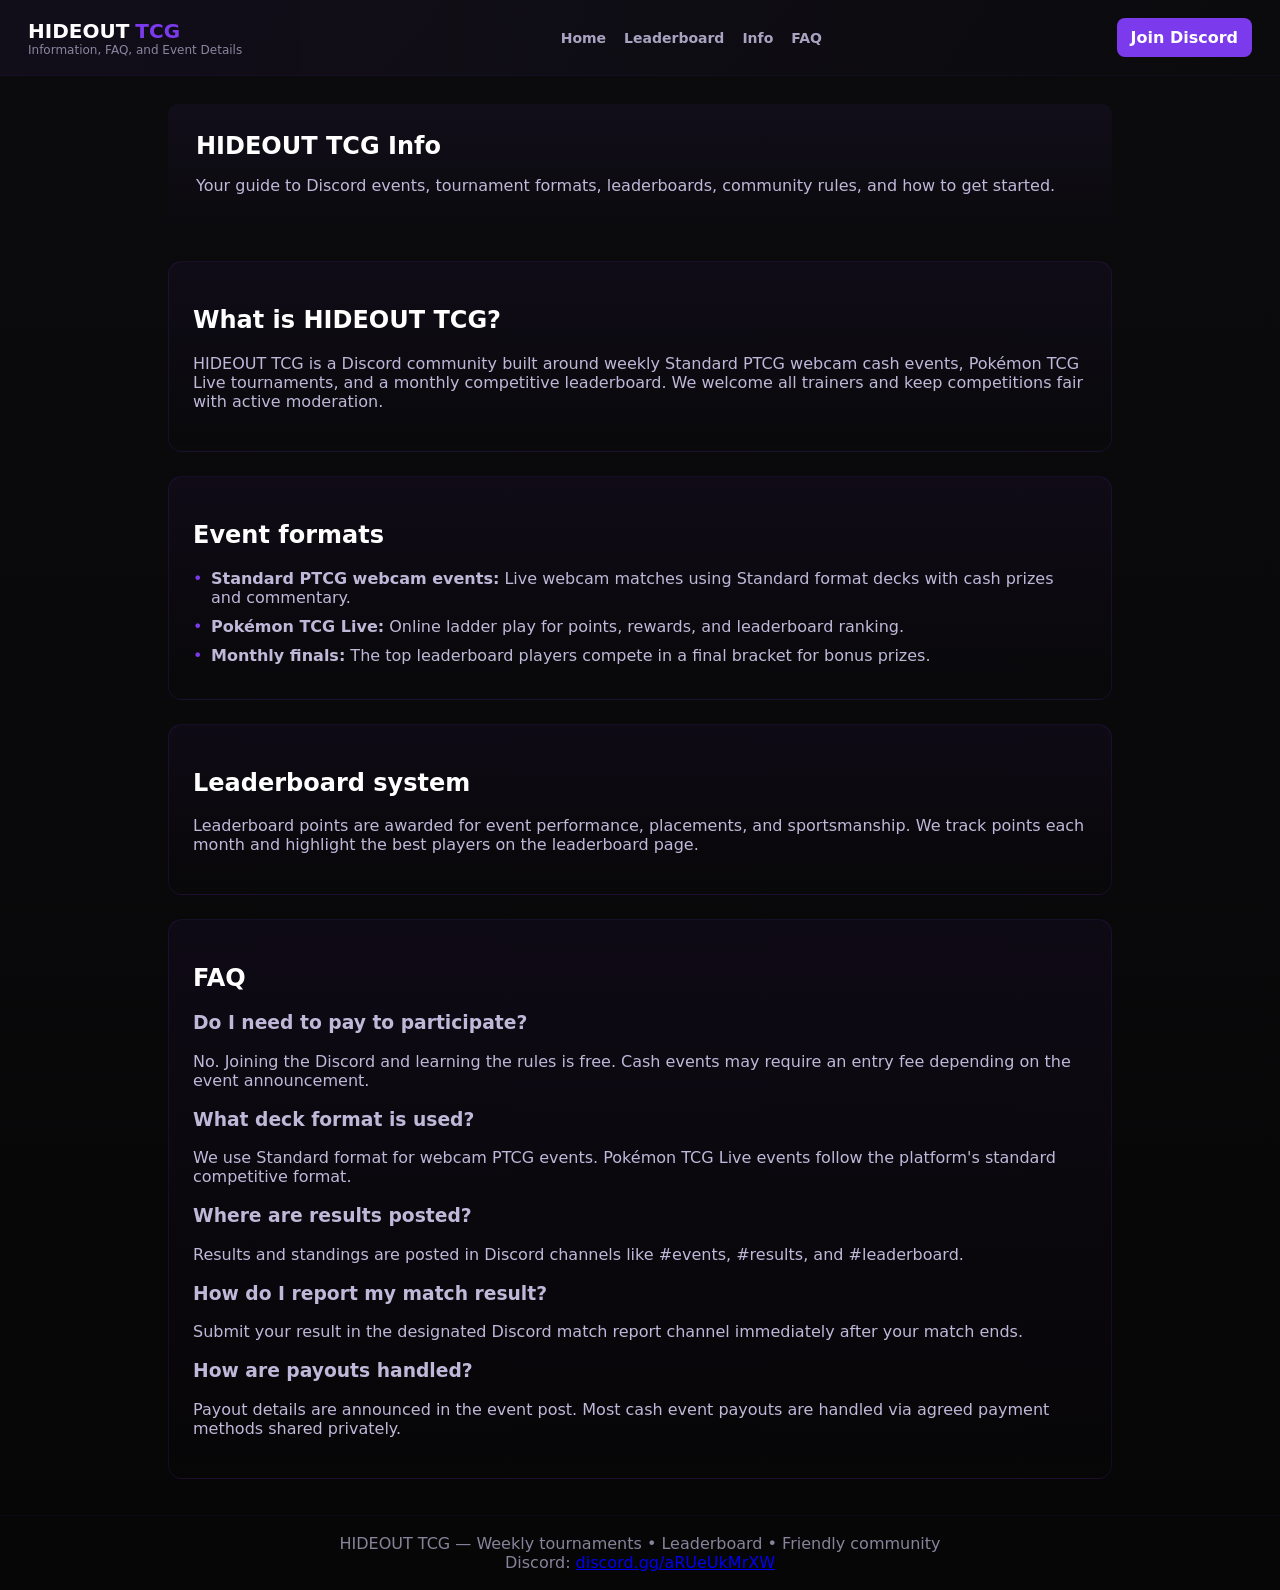
==== info.html @ 93a89f8c "Integrate uploaded photos into gallery and add informational content pages" ====
<!doctype html>
<html lang="en">
<head>
  <meta charset="utf-8" />
  <meta name="viewport" content="width=device-width,initial-scale=1" />
  <title>HIDEOUT TCG Info</title>
  <link rel="stylesheet" href="styles.css" />
</head>
<body>
  <header class="site-header">
    <div class="brand">
      <div class="logo">HIDEOUT<span>TCG</span></div>
      <div class="tag">Information, FAQ, and Event Details</div>
    </div>
    <nav class="site-nav">
      <a href="index.html">Home</a>
      <a href="leaderboard.html">Leaderboard</a>
      <a href="info.html">Info</a>
      <a href="#faq">FAQ</a>
    </nav>
    <a class="discord-btn" href="https://discord.gg/aRUeUkMrXW" target="_blank" rel="noopener noreferrer">Join Discord</a>
  </header>

  <main class="container">
    <section class="hero">
      <h1>HIDEOUT TCG Info</h1>
      <p>Your guide to Discord events, tournament formats, leaderboards, community rules, and how to get started.</p>
    </section>

    <section class="feature-card">
      <h2>What is HIDEOUT TCG?</h2>
      <p>HIDEOUT TCG is a Discord community built around weekly Standard PTCG webcam cash events, Pokémon TCG Live tournaments, and a monthly competitive leaderboard. We welcome all trainers and keep competitions fair with active moderation.</p>
    </section>

    <section class="feature-card">
      <h2>Event formats</h2>
      <ul class="feature-list">
        <li><strong>Standard PTCG webcam events:</strong> Live webcam matches using Standard format decks with cash prizes and commentary.</li>
        <li><strong>Pokémon TCG Live:</strong> Online ladder play for points, rewards, and leaderboard ranking.</li>
        <li><strong>Monthly finals:</strong> The top leaderboard players compete in a final bracket for bonus prizes.</li>
      </ul>
    </section>

    <section class="feature-card">
      <h2>Leaderboard system</h2>
      <p>Leaderboard points are awarded for event performance, placements, and sportsmanship. We track points each month and highlight the best players on the leaderboard page.</p>
    </section>

    <section class="feature-card" id="faq">
      <h2>FAQ</h2>
      <div class="faq-item">
        <h3>Do I need to pay to participate?</h3>
        <p>No. Joining the Discord and learning the rules is free. Cash events may require an entry fee depending on the event announcement.</p>
      </div>
      <div class="faq-item">
        <h3>What deck format is used?</h3>
        <p>We use Standard format for webcam PTCG events. Pokémon TCG Live events follow the platform's standard competitive format.</p>
      </div>
      <div class="faq-item">
        <h3>Where are results posted?</h3>
        <p>Results and standings are posted in Discord channels like #events, #results, and #leaderboard.</p>
      </div>
      <div class="faq-item">
        <h3>How do I report my match result?</h3>
        <p>Submit your result in the designated Discord match report channel immediately after your match ends.</p>
      </div>
      <div class="faq-item">
        <h3>How are payouts handled?</h3>
        <p>Payout details are announced in the event post. Most cash event payouts are handled via agreed payment methods shared privately.</p>
      </div>
    </section>
  </main>

  <footer class="site-footer">
    <div>HIDEOUT TCG — Weekly tournaments • Leaderboard • Friendly community</div>
    <div>Discord: <a href="https://discord.gg/aRUeUkMrXW" target="_blank" rel="noopener noreferrer">discord.gg/aRUeUkMrXW</a></div>
  </footer>
</body>
</html>
---- styles.css ----
:root{
  --bg:#0b0b0d;
  --panel:#0f0e13;
  --accent:#7c3aed; /* purple */
  --muted:#bfb8d9;
}
*{box-sizing:border-box}
body{margin:0;font-family:Inter,system-ui,Arial,sans-serif;background:linear-gradient(180deg,var(--bg),#070607);color:var(--muted);min-height:100vh}
.site-header{display:flex;justify-content:space-between;align-items:center;padding:18px 28px;background:linear-gradient(90deg,rgba(124,58,237,0.06),transparent);border-bottom:1px solid rgba(124,58,237,0.06);flex-wrap:wrap;gap:14px}
.brand{display:flex;flex-direction:column}
.logo{font-weight:800;font-size:20px;color:#fff}
.logo span{color:var(--accent);margin-left:6px}
.tag{font-size:12px;color:rgba(191,184,217,0.7)}
.site-nav{display:flex;gap:18px;margin-left:24px}
.site-nav a{color:rgba(191,184,217,0.88);text-decoration:none;font-size:14px;font-weight:600}
.site-nav a:hover{color:#fff}
.discord-btn{background:var(--accent);color:#fff;padding:10px 14px;border-radius:8px;text-decoration:none;font-weight:600}
.container{max-width:980px;margin:28px auto;padding:0 18px}
.feature-card{background:linear-gradient(180deg,rgba(124,58,237,0.05),transparent);padding:24px;border-radius:14px;margin-bottom:24px;border:1px solid rgba(124,58,237,0.12)}
.feature-list{list-style:none;padding-left:0;margin:18px 0 0 0}
.feature-list li{margin-bottom:10px;padding-left:18px;position:relative}
.feature-list li:before{content:"•";position:absolute;left:0;color:var(--accent)}
.schedule{margin-top:18px;padding:18px;background:rgba(124,58,237,0.05);border-radius:12px;border:1px solid rgba(124,58,237,0.1)}
.schedule ul{padding-left:20px;margin:0}
.schedule li{margin-bottom:10px}
.hero{background:linear-gradient(180deg,rgba(124,58,237,0.06),transparent);padding:28px;border-radius:10px;margin-bottom:22px}
.hero h1{color:#fff;margin:0 0 8px}
.cta{display:inline-block;margin-top:12px;background:transparent;border:1px solid var(--accent);color:var(--accent);padding:8px 12px;border-radius:8px;text-decoration:none}
h2{color:#fff}
.cards{display:flex;gap:14px;flex-wrap:wrap}
.card{background:var(--panel);padding:14px;border-radius:10px;flex:1;min-width:220px}
.placeholder{padding:12px;background:#0b0b0d;border-radius:8px}
.leaderboard-card,
.info-card{background:linear-gradient(180deg,rgba(124,58,237,0.06),transparent);padding:20px;border-radius:12px;margin-bottom:18px; border:1px solid rgba(124,58,237,0.16)}
.leaderboard-card h3{margin-top:0}
.info-card ul{padding-left:20px}
.info-card li{margin-bottom:8px}
.note{margin-top:12px;color:rgba(191,184,217,0.8)}
.gallery{display:flex;gap:12px;flex-wrap:wrap;margin-top:12px}
.gallery img{width:220px;height:140px;object-fit:cover;border-radius:8px;border:2px solid rgba(124,58,237,0.08)}
.sample{padding:28px;border-radius:8px;background:linear-gradient(180deg,rgba(124,58,237,0.03),transparent);color:rgba(191,184,217,0.9)}
.site-footer{margin-top:36px;padding:18px;border-top:1px solid rgba(124,58,237,0.04);text-align:center;color:rgba(191,184,217,0.7)}
code{background:#0b0b0d;padding:2px 6px;border-radius:6px;color:var(--muted);font-size:13px}
@media(max-width:840px){.site-header{justify-content:center;text-align:center}.site-nav{flex-wrap:wrap;justify-content:center;margin-left:0}}@media(max-width:640px){.cards{flex-direction:column}.discord-btn{padding:8px 10px}}
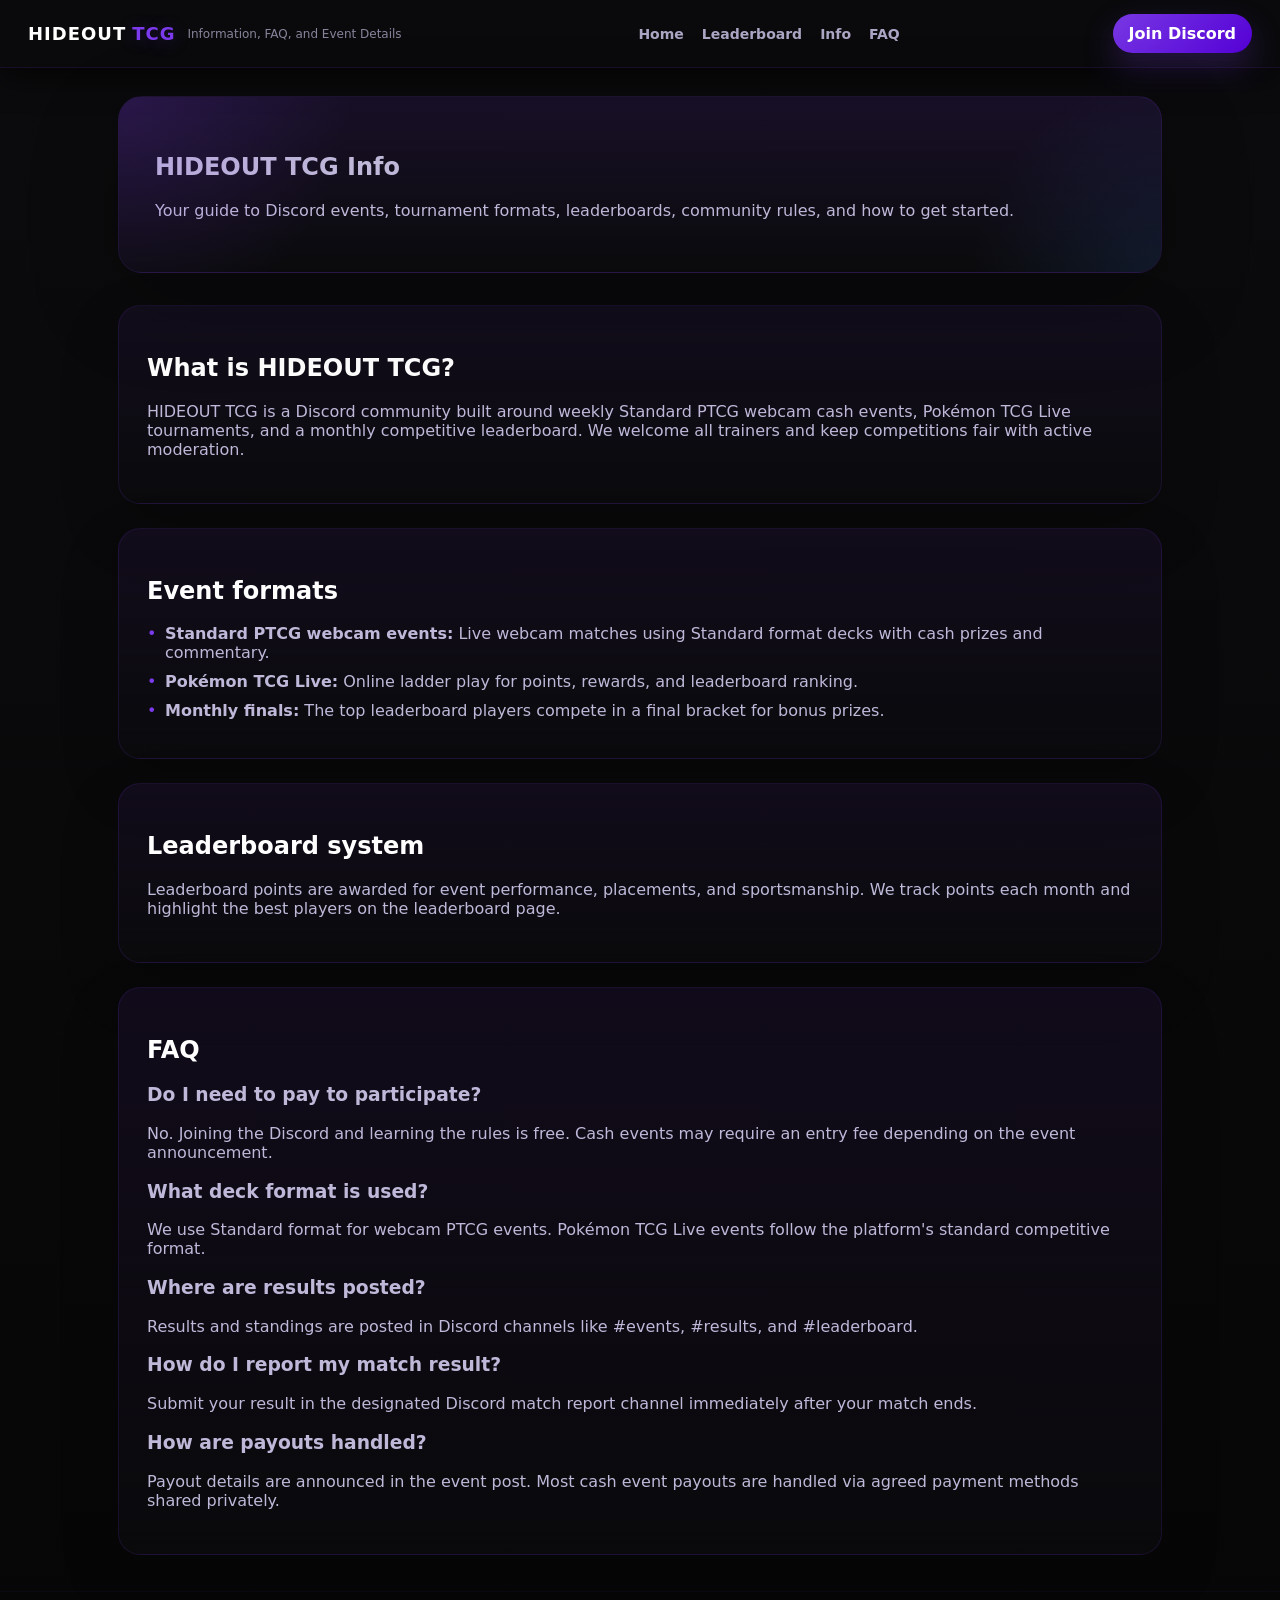
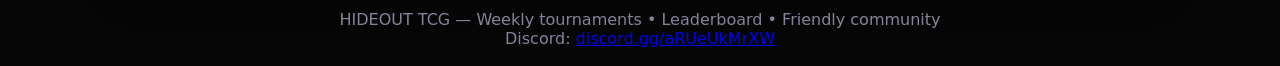
==== commit 820106cb: "Update site SEO, Limitless link, and add sitemap/robots" ====
--- a/info.html
+++ b/info.html
@@ -4,6 +4,9 @@
   <meta charset="utf-8" />
   <meta name="viewport" content="width=device-width,initial-scale=1" />
   <title>HIDEOUT TCG Info</title>
+  <meta name="description" content="HIDEOUT TCG Discord community info page with event formats, FAQ, leaderboard system, and tournament rules." />
+  <meta name="robots" content="index, follow" />
+  <link rel="canonical" href="https://vickerschris28164-debug.github.io/Hideout-TCG-WEBSITE/info.html" />
   <link rel="stylesheet" href="styles.css" />
 </head>
 <body>
--- a/styles.css
+++ b/styles.css
@@ -2,31 +2,83 @@
   --bg:#0b0b0d;
   --panel:#0f0e13;
   --accent:#7c3aed; /* purple */
+  --accent-2:#5b21b6;
+  --glow:0 10px 30px rgba(124,58,237,0.18);
   --muted:#bfb8d9;
 }
 *{box-sizing:border-box}
+.animated-bg{
+  position:fixed;inset:0;z-index:-1;background:radial-gradient(ellipse at 20% 20%, rgba(124,58,237,0.06), transparent 8%), radial-gradient(ellipse at 80% 80%, rgba(0,0,0,0.35), transparent 40%), linear-gradient(180deg,var(--bg),#070607);
+  background-size:200% 200%;
+  animation: bgShift 18s linear infinite;
+}
+
+@keyframes bgShift{0%{background-position:0% 0%}50%{background-position:100% 100%}100%{background-position:0% 0%}}
+
 body{margin:0;font-family:Inter,system-ui,Arial,sans-serif;background:linear-gradient(180deg,var(--bg),#070607);color:var(--muted);min-height:100vh}
-.site-header{display:flex;justify-content:space-between;align-items:center;padding:18px 28px;background:linear-gradient(90deg,rgba(124,58,237,0.06),transparent);border-bottom:1px solid rgba(124,58,237,0.06);flex-wrap:wrap;gap:14px}
-.brand{display:flex;flex-direction:column}
-.logo{font-weight:800;font-size:20px;color:#fff}
-.logo span{color:var(--accent);margin-left:6px}
+.site-header{display:flex;justify-content:space-between;align-items:center;padding:14px 28px;background:rgba(11,11,13,0.55);backdrop-filter:blur(10px);box-shadow:0 8px 32px rgba(0,0,0,0.65);border-bottom:1px solid rgba(124,58,237,0.12);flex-wrap:wrap;gap:14px}
+.brand{display:flex;align-items:center;gap:12px}
+.site-logo{width:50px;height:auto;border-radius:10px;object-fit:contain;transition:transform .22s ease,box-shadow .22s ease;box-shadow:var(--glow)}
+.site-logo:hover{transform:scale(1.08);box-shadow:0 16px 48px rgba(124,58,237,0.32)}
+.logo{font-weight:800;font-size:18px;color:#fff;letter-spacing:1px}
+.logo span{color:var(--accent);margin-left:6px;text-shadow:0 2px 18px rgba(124,58,237,0.3)}
 .tag{font-size:12px;color:rgba(191,184,217,0.7)}
 .site-nav{display:flex;gap:18px;margin-left:24px}
-.site-nav a{color:rgba(191,184,217,0.88);text-decoration:none;font-size:14px;font-weight:600}
+.site-nav a{color:rgba(191,184,217,0.9);text-decoration:none;font-size:14px;font-weight:600;transition:color .2s ease}
 .site-nav a:hover{color:#fff}
-.discord-btn{background:var(--accent);color:#fff;padding:10px 14px;border-radius:8px;text-decoration:none;font-weight:600}
-.container{max-width:980px;margin:28px auto;padding:0 18px}
-.feature-card{background:linear-gradient(180deg,rgba(124,58,237,0.05),transparent);padding:24px;border-radius:14px;margin-bottom:24px;border:1px solid rgba(124,58,237,0.12)}
+.discord-btn{background:linear-gradient(135deg,rgba(124,58,237,0.96),rgba(88,0,224,0.95));color:#fff;padding:10px 16px;border-radius:999px;text-decoration:none;font-weight:700;box-shadow:0 14px 32px rgba(124,58,237,0.25)}
+.container{max-width:1080px;margin:28px auto;padding:0 18px}
+.feature-card{background:linear-gradient(180deg,rgba(124,58,237,0.08),rgba(11,11,13,0.75));padding:28px;border-radius:22px;margin-bottom:24px;border:1px solid rgba(124,58,237,0.14);box-shadow:0 24px 60px rgba(0,0,0,0.18)}
 .feature-list{list-style:none;padding-left:0;margin:18px 0 0 0}
 .feature-list li{margin-bottom:10px;padding-left:18px;position:relative}
 .feature-list li:before{content:"•";position:absolute;left:0;color:var(--accent)}
 .schedule{margin-top:18px;padding:18px;background:rgba(124,58,237,0.05);border-radius:12px;border:1px solid rgba(124,58,237,0.1)}
 .schedule ul{padding-left:20px;margin:0}
 .schedule li{margin-bottom:10px}
-.hero{background:linear-gradient(180deg,rgba(124,58,237,0.06),transparent);padding:28px;border-radius:10px;margin-bottom:22px}
-.hero h1{color:#fff;margin:0 0 8px}
-.cta{display:inline-block;margin-top:12px;background:transparent;border:1px solid var(--accent);color:var(--accent);padding:8px 12px;border-radius:8px;text-decoration:none}
+.cta{display:inline-block;margin-top:12px;background:transparent;border:1px solid var(--accent);color:var(--accent);padding:10px 18px;border-radius:999px;text-decoration:none;font-weight:700;transition:all .22s ease}
+.cta:hover{background:rgba(124,58,237,0.18);border-color:rgba(124,58,237,0.7);color:#fff}
+.cta.secondary{background:rgba(255,255,255,0.06);border-color:rgba(255,255,255,0.18);color:#d8cbff}
+.cta.secondary:hover{background:rgba(255,255,255,0.12);color:#fff}
 h2{color:#fff}
+.hero{position:relative;overflow:hidden;padding:36px;border-radius:24px;margin-bottom:32px;background:linear-gradient(180deg,rgba(124,58,237,0.12),rgba(11,11,13,0.72));border:1px solid rgba(124,58,237,0.16);box-shadow:0 30px 90px rgba(0,0,0,0.24)}
+.hero:before{content:"";position:absolute;inset:0;background:radial-gradient(circle at top left, rgba(124,58,237,0.18), transparent 22%), radial-gradient(circle at bottom right, rgba(59,130,246,0.12), transparent 18%);pointer-events:none}
+.hero-copy{position:relative;z-index:2;max-width:560px}
+.eyebrow{display:inline-block;padding:8px 16px;border-radius:999px;border:1px solid rgba(124,58,237,0.35);color:#d8cbff;font-size:12px;text-transform:uppercase;letter-spacing:1.2px;margin-bottom:20px}
+.hero-copy h1{font-size:min(3.8rem,calc(2.4rem + 2vw));line-height:1.02;margin:0 0 18px;color:#fff;text-shadow:0 12px 40px rgba(0,0,0,0.25)}
+.hero-copy p{font-size:1.05rem;line-height:1.8;color:rgba(255,255,255,0.86);max-width:560px}
+.hero-actions{display:flex;flex-wrap:wrap;gap:14px;margin-top:24px}
+.hero-art{position:relative;display:grid;place-items:center;gap:16px;padding:24px;min-height:420px}
+.hero-art-bg{position:absolute;inset:12px;background:linear-gradient(180deg,rgba(255,255,255,0.02),transparent);border-radius:24px;filter:blur(22px);opacity:.85;}
+.hero-frame{position:relative;z-index:2;width:320px;height:420px;object-fit:cover;border-radius:28px;border:2px solid rgba(255,255,255,0.08);box-shadow:0 28px 80px rgba(0,0,0,0.35);transform:translateY(0);transition:transform .35s ease}
+.hero-frame:hover{transform:translateY(-6px)}
+.hero-frame--alt{position:absolute;right:-50px;top:40px;width:240px;height:340px;z-index:1;opacity:.92;transform:rotate(8deg) translateY(18px);box-shadow:0 24px 60px rgba(0,0,0,0.36)}
+.hero-card{position:relative;z-index:3;width:220px;padding:18px 20px;border-radius:22px;background:rgba(8,8,13,0.94);border:1px solid rgba(124,58,237,0.16);box-shadow:0 24px 48px rgba(0,0,0,0.3);backdrop-filter:blur(18px)}
+.hero-card--rank{top:-18px;left:-16px}
+.hero-card--pulse{top:42px;right:-10px}
+.card-title{font-size:0.85rem;font-weight:700;text-transform:uppercase;letter-spacing:0.18em;color:#8b7fe8}
+.card-label{margin-top:8px;font-size:1.05rem;font-weight:800;color:#fff}
+.card-lines{display:grid;gap:10px;margin-top:14px}
+.card-lines span{display:block;font-size:0.92rem;color:rgba(255,255,255,0.76)}
+.card-badge{display:inline-flex;align-items:center;justify-content:center;padding:6px 12px;border-radius:999px;background:rgba(239,68,68,0.18);color:#f7b4c9;font-size:0.8rem;font-weight:700;letter-spacing:.08em;margin-bottom:12px}
+.card-score{font-size:1.95rem;font-weight:800;color:#fff}
+.card-sub{color:rgba(255,255,255,0.74);margin-top:6px}
+.showcase{display:grid;grid-template-columns:1.1fr .9fr;gap:22px;margin-bottom:28px}
+.showcase-copy{padding:28px 26px 26px 26px;background:rgba(255,255,255,0.02);border:1px solid rgba(124,58,237,0.12);border-radius:22px;box-shadow:0 26px 70px rgba(0,0,0,0.22)}
+.showcase-copy h2{font-size:2rem;line-height:1.1;margin:0 0 16px;color:#fff}
+.showcase-copy p{font-size:1rem;line-height:1.8;color:rgba(255,255,255,0.78);max-width:540px}
+.showcase-panels{display:grid;gap:18px}
+.showcase-panel{background:rgba(11,11,19,0.9);padding:24px;border-radius:20px;border:1px solid rgba(124,58,237,0.15);box-shadow:0 20px 50px rgba(0,0,0,0.24)}
+.showcase-panel--glow{border-color:rgba(124,58,237,0.35);box-shadow:0 30px 80px rgba(124,58,237,0.12)}
+.showcase-panel h3{margin:0 0 12px;font-size:1.15rem;color:#fff}
+.showcase-panel p{margin:0;color:rgba(255,255,255,0.75);line-height:1.7}
+.battle-grid{display:grid;grid-template-columns:repeat(3,minmax(0,1fr));gap:18px;margin-bottom:32px}
+.battle-card{padding:26px;border-radius:24px;background:linear-gradient(145deg,rgba(19,6,59,0.94),rgba(13,7,26,0.95));border:1px solid rgba(124,58,237,0.15);box-shadow:0 22px 58px rgba(0,0,0,0.25)}
+.battle-card--prize{background:linear-gradient(145deg,rgba(92,3,192,0.92),rgba(16,8,46,0.96))}
+.battle-card--ranked{background:linear-gradient(145deg,rgba(35,6,72,0.92),rgba(10,6,28,0.96))}
+.battle-card--spotlight{background:linear-gradient(145deg,rgba(124,58,237,0.92),rgba(11,7,30,0.96))}
+.battle-label{display:inline-block;margin-bottom:12px;padding:8px 14px;border-radius:999px;border:1px solid rgba(255,255,255,0.08);text-transform:uppercase;letter-spacing:.12em;font-size:0.75rem;color:rgba(255,255,255,0.75)}
+.battle-card h3{margin:0 0 12px;font-size:1.45rem;color:#fff}
+.battle-card p{margin:0;font-size:0.98rem;color:rgba(255,255,255,0.76);line-height:1.8}
 .cards{display:flex;gap:14px;flex-wrap:wrap}
 .card{background:var(--panel);padding:14px;border-radius:10px;flex:1;min-width:220px}
 .placeholder{padding:12px;background:#0b0b0d;border-radius:8px}
@@ -37,8 +89,11 @@
 .info-card li{margin-bottom:8px}
 .note{margin-top:12px;color:rgba(191,184,217,0.8)}
 .gallery{display:flex;gap:12px;flex-wrap:wrap;margin-top:12px}
-.gallery img{width:220px;height:140px;object-fit:cover;border-radius:8px;border:2px solid rgba(124,58,237,0.08)}
+.gallery img{width:220px;height:140px;object-fit:cover;border-radius:8px;border:2px solid rgba(124,58,237,0.08);box-shadow:0 8px 24px rgba(0,0,0,0.6)}
 .sample{padding:28px;border-radius:8px;background:linear-gradient(180deg,rgba(124,58,237,0.03),transparent);color:rgba(191,184,217,0.9)}
 .site-footer{margin-top:36px;padding:18px;border-top:1px solid rgba(124,58,237,0.04);text-align:center;color:rgba(191,184,217,0.7)}
 code{background:#0b0b0d;padding:2px 6px;border-radius:6px;color:var(--muted);font-size:13px}
-@media(max-width:840px){.site-header{justify-content:center;text-align:center}.site-nav{flex-wrap:wrap;justify-content:center;margin-left:0}}@media(max-width:640px){.cards{flex-direction:column}.discord-btn{padding:8px 10px}}
+@media(max-width:980px){.site-header{justify-content:center;text-align:center}.site-nav{flex-wrap:wrap;justify-content:center;margin-left:0}.brand{flex-direction:column;align-items:center}.site-logo{width:48px}.hero{padding:28px}.hero-art{min-height:320px}.showcase{grid-template-columns:1fr;}.battle-grid{grid-template-columns:1fr}.showcase-copy{padding:22px}.showcase-panel{padding:20px}}
+@media(max-width:640px){.cards{flex-direction:column}.discord-btn{padding:8px 10px}.hero{padding:24px}.hero-copy h1{font-size:2.4rem}.hero-art{min-height:280px}.hero-frame{width:260px;height:340px}.hero-frame--alt{width:200px;height:280px;right:-35px;top:34px}.battle-card{padding:20px}}
+
+
